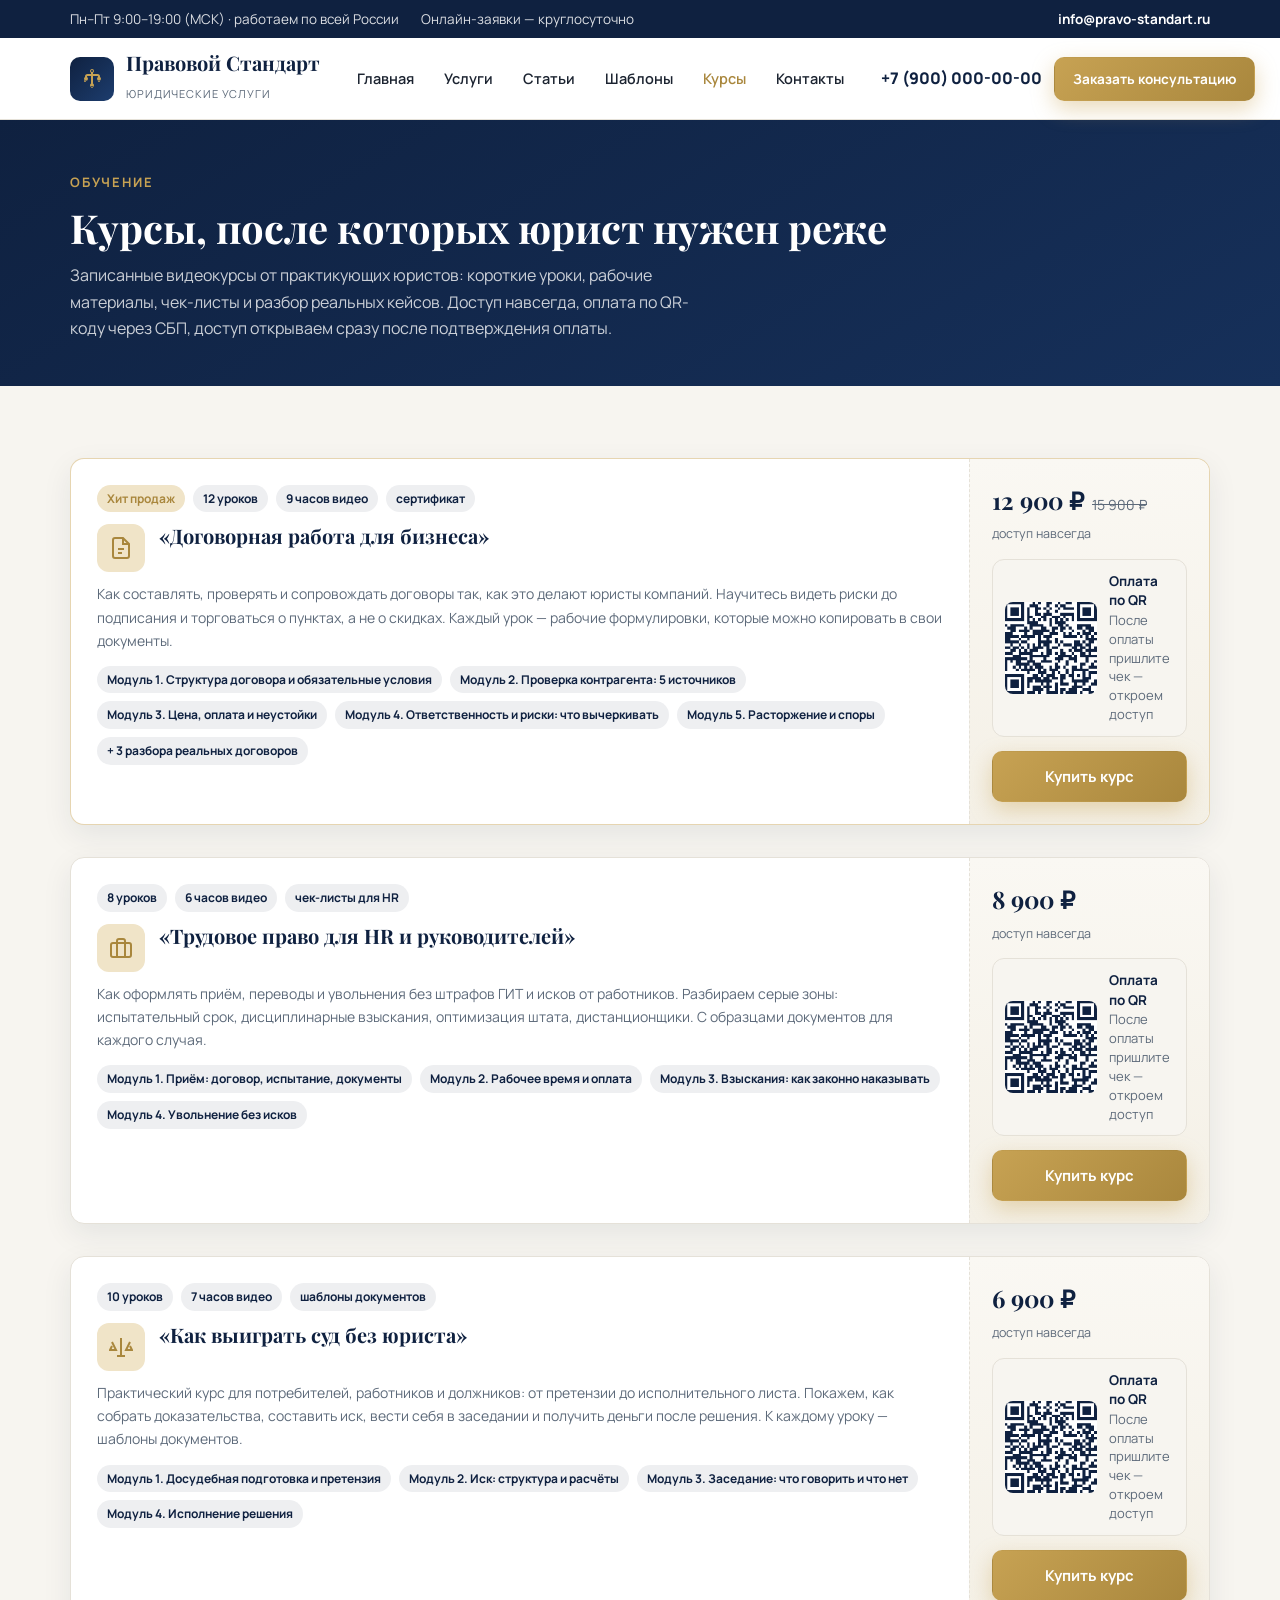
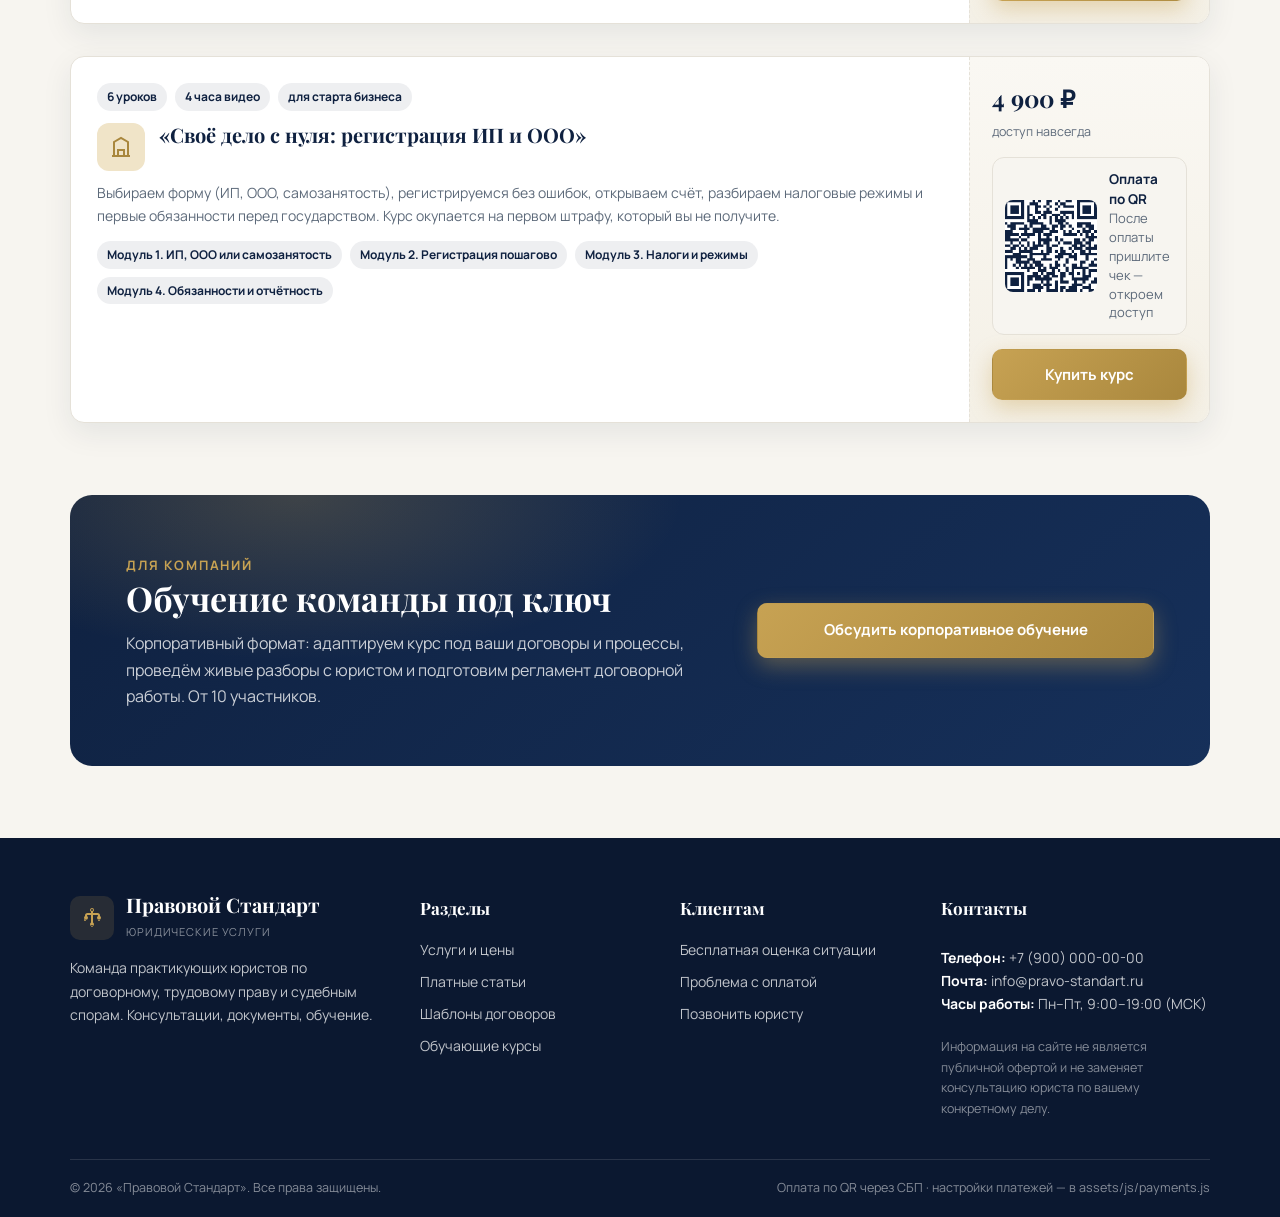
==== kursy.html @ 8dfcd2aa "Создан сайт" ====
<!DOCTYPE html>
<html lang="ru">
<head>
  <meta charset="UTF-8">
  <meta name="viewport" content="width=device-width, initial-scale=1.0">
  <title>Обучающие курсы по праву — Правовой Стандарт</title>
  <meta name="description" content="Видеокурсы для бизнеса и частных лиц: договорная работа, трудовое право, самостоятельная защита в суде. Доступ навсегда, оплата по QR-коду.">
  <link rel="icon" href="data:image/svg+xml,%3Csvg xmlns='http://www.w3.org/2000/svg' viewBox='0 0 100 100'%3E%3Crect width='100' height='100' rx='22' fill='%230f2140'/%3E%3Ctext x='50' y='66' font-family='Georgia' font-size='42' font-weight='bold' text-anchor='middle' fill='%23c7a253'%3EПС%3C/text%3E%3C/svg%3E">
  <link rel="preconnect" href="https://fonts.googleapis.com">
  <link rel="preconnect" href="https://fonts.gstatic.com" crossorigin>
  <link href="https://fonts.googleapis.com/css2?family=Manrope:wght@400;600;700;800&family=Playfair+Display:wght@600;700&display=swap" rel="stylesheet">
  <link rel="stylesheet" href="assets/css/style.css">
</head>
<body>

  <div class="topbar">
    <div class="container">
      <div class="topbar__left">
        <span class="hide-m">Пн–Пт 9:00–19:00 (МСК) · работаем по всей России</span>
        <span class="hide-m">Онлайн-заявки — круглосуточно</span>
      </div>
      <div><a href="mailto:info@pravo-standart.ru">info@pravo-standart.ru</a></div>
    </div>
  </div>

  <header class="header">
    <div class="container">
      <a class="logo" href="index.html">
        <span class="logo__badge">
          <svg width="24" height="24" viewBox="0 0 24 24" fill="currentColor"><path d="M12 2a2 2 0 0 1 2 2c0 .74-.4 1.38-1 1.72V7h4.5A2.5 2.5 0 0 1 20 9.5v.58c.59.34 1 .98 1 1.72a2 2 0 0 1-4 0c0-.74.41-1.38 1-1.72V9.5a.5.5 0 0 0-.5-.5H13v7.58c.59.34 1 .98 1 1.72a2 2 0 0 1-4 0c0-.74.41-1.38 1-1.72V9H7.5a.5.5 0 0 0-.5.5v.58c.59.34 1 .98 1 1.72a2 2 0 0 1-4 0c0-.74.41-1.38 1-1.72V9.5A2.5 2.5 0 0 1 7.5 7H11V5.72A2 2 0 0 1 12 2zM5 13a1 1 0 1 0 0 2 1 1 0 0 0 0-2zm14 0a1 1 0 1 0 0 2 1 1 0 0 0 0-2zm-7 6a1 1 0 1 0 0 2 1 1 0 0 0 0-2zm0-16a1 1 0 1 0 0 2 1 1 0 0 0 0-2z"/></svg>
        </span>
        <span>
          <span class="logo__name">Правовой Стандарт</span><br>
          <span class="logo__tag">юридические услуги</span>
        </span>
      </a>
      <nav class="nav">
        <a data-page="index" href="index.html">Главная</a>
        <a data-page="uslugi" href="uslugi.html">Услуги</a>
        <a data-page="stati" href="stati.html">Статьи</a>
        <a data-page="shablony" href="shablony.html">Шаблоны</a>
        <a data-page="kursy" href="kursy.html">Курсы</a>
        <a href="index.html#contacts">Контакты</a>
      </nav>
      <div class="header__cta">
        <a class="header__phone" href="tel:+79000000000">+7 (900) 000-00-00</a>
        <a class="btn btn--gold btn--sm" href="index.html#zayavka">Заказать консультацию</a>
        <button class="burger" aria-label="Открыть меню"><span></span><span></span><span></span></button>
      </div>
    </div>
  </header>

  <section class="page-header">
    <div class="container">
      <span class="kicker">Обучение</span>
      <h1>Курсы, после которых юрист нужен реже</h1>
      <p>Записанные видеокурсы от практикующих юристов: короткие уроки, рабочие материалы, чек-листы и разбор реальных кейсов. Доступ навсегда, оплата по QR-коду через СБП, доступ открываем сразу после подтверждения оплаты.</p>
    </div>
  </section>

  <section class="section">
    <div class="container" style="display:grid;gap:32px">

      <!-- Курс 1 -->
      <article class="card service-card" style="border:1px solid rgba(199,162,83,.45)">
        <div class="service-card__body">
          <div class="card__meta" style="margin-bottom:12px">
            <span class="chip chip--gold">Хит продаж</span>
            <span class="chip">12 уроков</span>
            <span class="chip">9 часов видео</span>
            <span class="chip">сертификат</span>
          </div>
          <div class="service-head">
            <div class="card__icon"><svg width="24" height="24" viewBox="0 0 24 24" fill="none" stroke="currentColor" stroke-width="2"><path d="M14 2H6a2 2 0 0 0-2 2v16a2 2 0 0 0 2 2h12a2 2 0 0 0 2-2V8z"/><path d="M14 2v6h6M9 13h6M9 17h4"/></svg></div>
            <h3 class="card__title">«Договорная работа для бизнеса»</h3>
          </div>
          <p class="card__text">Как составлять, проверять и сопровождать договоры так, как это делают юристы компаний. Научитесь видеть риски до подписания и торговаться о пунктах, а не о скидках. Каждый урок — рабочие формулировки, которые можно копировать в свои документы.</p>
          <div class="card__meta" style="margin-top:14px">
            <span class="chip">Модуль 1. Структура договора и обязательные условия</span>
            <span class="chip">Модуль 2. Проверка контрагента: 5 источников</span>
            <span class="chip">Модуль 3. Цена, оплата и неустойки</span>
            <span class="chip">Модуль 4. Ответственность и риски: что вычеркивать</span>
            <span class="chip">Модуль 5. Расторжение и споры</span>
            <span class="chip">+ 3 разбора реальных договоров</span>
          </div>
        </div>
        <aside class="service-card__aside">
          <div class="pay-box__price"><b>12 900 ₽</b><s>15 900 ₽</s><span class="pay-box__unit">доступ навсегда</span></div>
          <div class="qr-inline" role="button" tabindex="0">
            <div data-qr="k-dogovory"></div>
            <div class="qr-inline__text"><b>Оплата по QR</b>После оплаты пришлите чек — откроем доступ</div>
          </div>
          <button class="btn btn--gold btn--block" data-buy="k-dogovory" style="margin-top:14px">Купить курс</button>
        </aside>
      </article>

      <!-- Курс 2 -->
      <article class="card service-card">
        <div class="service-card__body">
          <div class="card__meta" style="margin-bottom:12px">
            <span class="chip">8 уроков</span>
            <span class="chip">6 часов видео</span>
            <span class="chip">чек-листы для HR</span>
          </div>
          <div class="service-head">
            <div class="card__icon"><svg width="24" height="24" viewBox="0 0 24 24" fill="none" stroke="currentColor" stroke-width="2"><rect x="2" y="7" width="20" height="14" rx="2"/><path d="M16 21V5a2 2 0 0 0-2-2h-4a2 2 0 0 0-2 2v16"/></svg></div>
            <h3 class="card__title">«Трудовое право для HR и руководителей»</h3>
          </div>
          <p class="card__text">Как оформлять приём, переводы и увольнения без штрафов ГИТ и исков от работников. Разбираем серые зоны: испытательный срок, дисциплинарные взыскания, оптимизация штата, дистанционщики. С образцами документов для каждого случая.</p>
          <div class="card__meta" style="margin-top:14px">
            <span class="chip">Модуль 1. Приём: договор, испытание, документы</span>
            <span class="chip">Модуль 2. Рабочее время и оплата</span>
            <span class="chip">Модуль 3. Взыскания: как законно наказывать</span>
            <span class="chip">Модуль 4. Увольнение без исков</span>
          </div>
        </div>
        <aside class="service-card__aside">
          <div class="pay-box__price"><b>8 900 ₽</b><span class="pay-box__unit">доступ навсегда</span></div>
          <div class="qr-inline" role="button" tabindex="0">
            <div data-qr="k-trud"></div>
            <div class="qr-inline__text"><b>Оплата по QR</b>После оплаты пришлите чек — откроем доступ</div>
          </div>
          <button class="btn btn--gold btn--block" data-buy="k-trud" style="margin-top:14px">Купить курс</button>
        </aside>
      </article>

      <!-- Курс 3 -->
      <article class="card service-card">
        <div class="service-card__body">
          <div class="card__meta" style="margin-bottom:12px">
            <span class="chip">10 уроков</span>
            <span class="chip">7 часов видео</span>
            <span class="chip">шаблоны документов</span>
          </div>
          <div class="service-head">
            <div class="card__icon"><svg width="24" height="24" viewBox="0 0 24 24" fill="none" stroke="currentColor" stroke-width="2"><path d="M12 3v18M3 7l4 8H1l2-4M21 7l-4 8h6l-2-4"/><path d="M8 21h8"/></svg></div>
            <h3 class="card__title">«Как выиграть суд без юриста»</h3>
          </div>
          <p class="card__text">Практический курс для потребителей, работников и должников: от претензии до исполнительного листа. Покажем, как собрать доказательства, составить иск, вести себя в заседании и получить деньги после решения. К каждому уроку — шаблоны документов.</p>
          <div class="card__meta" style="margin-top:14px">
            <span class="chip">Модуль 1. Досудебная подготовка и претензия</span>
            <span class="chip">Модуль 2. Иск: структура и расчёты</span>
            <span class="chip">Модуль 3. Заседание: что говорить и что нет</span>
            <span class="chip">Модуль 4. Исполнение решения</span>
          </div>
        </div>
        <aside class="service-card__aside">
          <div class="pay-box__price"><b>6 900 ₽</b><span class="pay-box__unit">доступ навсегда</span></div>
          <div class="qr-inline" role="button" tabindex="0">
            <div data-qr="k-sud"></div>
            <div class="qr-inline__text"><b>Оплата по QR</b>После оплаты пришлите чек — откроем доступ</div>
          </div>
          <button class="btn btn--gold btn--block" data-buy="k-sud" style="margin-top:14px">Купить курс</button>
        </aside>
      </article>

      <!-- Курс 4 -->
      <article class="card service-card">
        <div class="service-card__body">
          <div class="card__meta" style="margin-bottom:12px">
            <span class="chip">6 уроков</span>
            <span class="chip">4 часа видео</span>
            <span class="chip">для старта бизнеса</span>
          </div>
          <div class="service-head">
            <div class="card__icon"><svg width="24" height="24" viewBox="0 0 24 24" fill="none" stroke="currentColor" stroke-width="2"><path d="M3 21h18M5 21V7l7-4 7 4v14"/><path d="M9 21v-6h6v6"/></svg></div>
            <h3 class="card__title">«Своё дело с нуля: регистрация ИП и ООО»</h3>
          </div>
          <p class="card__text">Выбираем форму (ИП, ООО, самозанятость), регистрируемся без ошибок, открываем счёт, разбираем налоговые режимы и первые обязанности перед государством. Курс окупается на первом штрафу, который вы не получите.</p>
          <div class="card__meta" style="margin-top:14px">
            <span class="chip">Модуль 1. ИП, ООО или самозанятость</span>
            <span class="chip">Модуль 2. Регистрация пошагово</span>
            <span class="chip">Модуль 3. Налоги и режимы</span>
            <span class="chip">Модуль 4. Обязанности и отчётность</span>
          </div>
        </div>
        <aside class="service-card__aside">
          <div class="pay-box__price"><b>4 900 ₽</b><span class="pay-box__unit">доступ навсегда</span></div>
          <div class="qr-inline" role="button" tabindex="0">
            <div data-qr="k-start"></div>
            <div class="qr-inline__text"><b>Оплата по QR</b>После оплаты пришлите чек — откроем доступ</div>
          </div>
          <button class="btn btn--gold btn--block" data-buy="k-start" style="margin-top:14px">Купить курс</button>
        </aside>
      </article>

    </div>
  </section>

  <section class="section" style="padding-top:0">
    <div class="container">
      <div class="cta-band">
        <div>
          <span class="kicker" style="color:var(--gold);font-size:13px;font-weight:700;letter-spacing:.14em;text-transform:uppercase">Для компаний</span>
          <h2>Обучение команды под ключ</h2>
          <p>Корпоративный формат: адаптируем курс под ваши договоры и процессы, проведём живые разборы с юристом и подготовим регламент договорной работы. От 10 участников.</p>
        </div>
        <a class="btn btn--gold btn--block" href="index.html#zayavka">Обсудить корпоративное обучение</a>
      </div>
    </div>
  </section>

  <footer class="footer">
    <div class="container">
      <div class="footer__grid">
        <div class="footer__about">
          <a class="logo" href="index.html" style="align-items:center">
            <span class="logo__badge" style="background:rgba(199,162,83,.15)">
              <svg width="24" height="24" viewBox="0 0 24 24" fill="currentColor"><path d="M12 2a2 2 0 0 1 2 2c0 .74-.4 1.38-1 1.72V7h4.5A2.5 2.5 0 0 1 20 9.5v.58c.59.34 1 .98 1 1.72a2 2 0 0 1-4 0c0-.74.41-1.38 1-1.72V9.5a.5.5 0 0 0-.5-.5H13v7.58c.59.34 1 .98 1 1.72a2 2 0 0 1-4 0c0-.74.41-1.38 1-1.72V9H7.5a.5.5 0 0 0-.5.5v.58c.59.34 1 .98 1 1.72a2 2 0 0 1-4 0c0-.74.41-1.38 1-1.72V9.5A2.5 2.5 0 0 1 7.5 7H11V5.72A2 2 0 0 1 12 2zM5 13a1 1 0 1 0 0 2 1 1 0 0 0 0-2zm14 0a1 1 0 1 0 0 2 1 1 0 0 0 0-2zm-7 6a1 1 0 1 0 0 2 1 1 0 0 0 0-2zm0-16a1 1 0 1 0 0 2 1 1 0 0 0 0-2z"/></svg>
            </span>
            <span><span class="logo__name" style="color:#fff">Правовой Стандарт</span><br><span class="logo__tag" style="color:rgba(255,255,255,.5)">юридические услуги</span></span>
          </a>
          <p>Команда практикующих юристов по договорному, трудовому праву и судебным спорам. Консультации, документы, обучение.</p>
        </div>
        <div>
          <h4>Разделы</h4>
          <ul>
            <li><a href="uslugi.html">Услуги и цены</a></li>
            <li><a href="stati.html">Платные статьи</a></li>
            <li><a href="shablony.html">Шаблоны договоров</a></li>
            <li><a href="kursy.html">Обучающие курсы</a></li>
          </ul>
        </div>
        <div>
          <h4>Клиентам</h4>
          <ul>
            <li><a href="index.html#zayavka">Бесплатная оценка ситуации</a></li>
            <li><a href="mailto:info@pravo-standart.ru">Проблема с оплатой</a></li>
            <li><a href="tel:+79000000000">Позвонить юристу</a></li>
          </ul>
        </div>
        <div class="footer__contacts">
          <h4>Контакты</h4>
          <div>
            <b>Телефон:</b> <a href="tel:+79000000000">+7 (900) 000-00-00</a><br>
            <b>Почта:</b> <a href="mailto:info@pravo-standart.ru">info@pravo-standart.ru</a><br>
            <b>Часы работы:</b> Пн–Пт, 9:00–19:00 (МСК)
          </div>
          <p style="margin-top:14px;font-size:12.5px;color:rgba(255,255,255,.5)">Информация на сайте не является публичной офертой и не заменяет консультацию юриста по вашему конкретному делу.</p>
        </div>
      </div>
      <div class="footer__bottom">
        <div class="container" style="padding:0">
          <span>© <span class="js-year">2026</span> «Правовой Стандарт». Все права защищены.</span>
          <span>Оплата по QR через СБП · настройки платежей — в assets/js/payments.js</span>
        </div>
      </div>
    </div>
  </footer>

  <script src="assets/js/vendor/qrcode.min.js"></script>
  <script src="assets/js/payments.js"></script>
  <script src="assets/js/main.js"></script>
</body>
</html>
---- assets/css/style.css ----
/* ============================================================
   Правовой Стандарт — основная таблица стилей
   ============================================================ */

:root {
  --navy: #0f2140;
  --navy-2: #16305a;
  --navy-3: #1d3d6e;
  --gold: #c7a253;
  --gold-dark: #a9873d;
  --gold-light: #f0e4c8;
  --bg: #f7f5f0;
  --card: #ffffff;
  --ink: #1b2330;
  --muted: #5d6a7a;
  --line: #e5e1d8;
  --ok: #1e7d4f;
  --shadow: 0 10px 30px rgba(15, 33, 64, 0.08);
  --shadow-lg: 0 22px 60px rgba(15, 33, 64, 0.16);
  --radius: 14px;
  --font-title: 'Playfair Display', 'Georgia', serif;
  --font-body: 'Manrope', 'Segoe UI', system-ui, -apple-system, sans-serif;
}

* { margin: 0; padding: 0; box-sizing: border-box; }

html { scroll-behavior: smooth; }

body {
  font-family: var(--font-body);
  color: var(--ink);
  background: var(--bg);
  line-height: 1.65;
  font-size: 16px;
}

img { max-width: 100%; display: block; }
a { color: inherit; text-decoration: none; }
ul, ol { list-style-position: inside; }

.container { max-width: 1180px; margin: 0 auto; padding: 0 20px; }

/* ---------- Типографика ---------- */
h1, h2, h3, .title-serif {
  font-family: var(--font-title);
  font-weight: 700;
  line-height: 1.2;
  color: var(--navy);
}

.section { padding: 72px 0; }
.section--tight { padding: 48px 0; }

.section-head { max-width: 720px; margin: 0 auto 44px; text-align: center; }
.section-head .kicker {
  display: inline-block;
  font-size: 13px;
  font-weight: 700;
  letter-spacing: 0.16em;
  text-transform: uppercase;
  color: var(--gold-dark);
  margin-bottom: 14px;
}
.section-head h2 { font-size: clamp(26px, 4vw, 38px); margin-bottom: 14px; }
.section-head p { color: var(--muted); }

/* ---------- Кнопки ---------- */
.btn {
  display: inline-flex;
  align-items: center;
  justify-content: center;
  gap: 10px;
  padding: 14px 28px;
  border-radius: 10px;
  font-family: var(--font-body);
  font-size: 15px;
  font-weight: 700;
  cursor: pointer;
  border: 1px solid transparent;
  transition: transform 0.15s ease, box-shadow 0.15s ease, background 0.15s ease;
  white-space: nowrap;
}
.btn:active { transform: translateY(1px); }

.btn--gold {
  background: linear-gradient(135deg, var(--gold) 0%, var(--gold-dark) 100%);
  color: #fff;
  box-shadow: 0 8px 22px rgba(199, 162, 83, 0.4);
}
.btn--gold:hover { box-shadow: 0 12px 30px rgba(199, 162, 83, 0.55); }

.btn--navy { background: var(--navy); color: #fff; }
.btn--navy:hover { background: var(--navy-2); }

.btn--ghost {
  background: transparent;
  color: var(--navy);
  border-color: rgba(15, 33, 64, 0.35);
}
.btn--ghost:hover { border-color: var(--navy); background: rgba(15, 33, 64, 0.04); }

.btn--ghost-light {
  background: rgba(255, 255, 255, 0.08);
  color: #fff;
  border-color: rgba(255, 255, 255, 0.4);
}
.btn--ghost-light:hover { background: rgba(255, 255, 255, 0.16); }

.btn--sm { padding: 10px 18px; font-size: 13.5px; }
.btn--block { width: 100%; }

/* ---------- Шапка ---------- */
.topbar {
  background: var(--navy);
  color: rgba(255, 255, 255, 0.85);
  font-size: 13.5px;
  padding: 8px 0;
}
.topbar .container {
  display: flex;
  justify-content: space-between;
  align-items: center;
  gap: 16px;
}
.topbar a { font-weight: 700; color: #fff; }
.topbar__left { display: flex; gap: 22px; align-items: center; }

.header {
  background: var(--card);
  position: sticky;
  top: 0;
  z-index: 100;
  border-bottom: 1px solid var(--line);
  transition: box-shadow 0.2s ease;
}
.header--scrolled { box-shadow: var(--shadow); }

.header .container {
  display: flex;
  align-items: center;
  justify-content: space-between;
  gap: 24px;
  padding-top: 14px;
  padding-bottom: 14px;
}

.logo { display: flex; align-items: center; gap: 12px; }
.logo__badge {
  width: 44px;
  height: 44px;
  border-radius: 10px;
  background: linear-gradient(135deg, var(--navy) 0%, var(--navy-3) 100%);
  display: flex;
  align-items: center;
  justify-content: center;
  color: var(--gold);
  flex-shrink: 0;
}
.logo__name {
  font-family: var(--font-title);
  font-weight: 700;
  font-size: 20px;
  color: var(--navy);
  line-height: 1.1;
  white-space: nowrap;
}
.logo__tag { font-size: 11px; color: var(--muted); letter-spacing: 0.08em; text-transform: uppercase; white-space: nowrap; }

.nav { display: flex; gap: 4px; align-items: center; }
.nav a {
  padding: 9px 13px;
  border-radius: 8px;
  font-size: 14.5px;
  font-weight: 600;
  color: var(--ink);
  transition: background 0.15s ease, color 0.15s ease;
}
.nav a:hover { background: rgba(15, 33, 64, 0.06); color: var(--navy); }
.nav a.is-active { color: var(--gold-dark); }

.header__cta { display: flex; align-items: center; gap: 12px; }
.header__phone { font-weight: 800; font-size: 16px; color: var(--navy); white-space: nowrap; }

.burger {
  display: none;
  flex-direction: column;
  gap: 5px;
  background: none;
  border: none;
  cursor: pointer;
  padding: 8px;
}
.burger span {
  width: 24px;
  height: 2.5px;
  background: var(--navy);
  border-radius: 2px;
  transition: transform 0.2s ease, opacity 0.2s ease;
}
.burger.is-open span:nth-child(1) { transform: translateY(7.5px) rotate(45deg); }
.burger.is-open span:nth-child(2) { opacity: 0; }
.burger.is-open span:nth-child(3) { transform: translateY(-7.5px) rotate(-45deg); }

/* ---------- Hero ---------- */
.hero {
  background:
    radial-gradient(1000px 500px at 85% -10%, rgba(199, 162, 83, 0.22), transparent 60%),
    linear-gradient(150deg, var(--navy) 0%, var(--navy-2) 55%, #0b1830 100%);
  color: #fff;
  padding: 92px 0 100px;
  position: relative;
  overflow: hidden;
}
.hero::after {
  content: '';
  position: absolute;
  right: -80px;
  bottom: -80px;
  width: 420px;
  height: 420px;
  opacity: 0.12;
  background: no-repeat center/contain url("data:image/svg+xml,%3Csvg xmlns='http://www.w3.org/2000/svg' viewBox='0 0 24 24' fill='%23c7a253'%3E%3Cpath d='M12 2a2 2 0 0 1 2 2c0 .74-.4 1.38-1 1.72V7h4.5A2.5 2.5 0 0 1 20 9.5v.58c.59.34 1 .98 1 1.72a2 2 0 0 1-4 0c0-.74.41-1.38 1-1.72V9.5a.5.5 0 0 0-.5-.5H13v7.58c.59.34 1 .98 1 1.72a2 2 0 0 1-4 0c0-.74.41-1.38 1-1.72V9H7.5a.5.5 0 0 0-.5.5v.58c.59.34 1 .98 1 1.72a2 2 0 0 1-4 0c0-.74.41-1.38 1-1.72V9.5A2.5 2.5 0 0 1 7.5 7H11V5.72A2 2 0 0 1 12 2zM5 13a1 1 0 1 0 0 2 1 1 0 0 0 0-2zm14 0a1 1 0 1 0 0 2 1 1 0 0 0 0-2zm-7 6a1 1 0 1 0 0 2 1 1 0 0 0 0-2zm0-16a1 1 0 1 0 0 2 1 1 0 0 0 0-2z'/%3E%3C/svg%3E");
}
.hero .container { position: relative; z-index: 1; display: grid; grid-template-columns: 1.15fr 0.85fr; gap: 56px; align-items: center; }

.hero__badge {
  display: inline-flex;
  align-items: center;
  gap: 8px;
  padding: 8px 16px;
  border-radius: 100px;
  background: rgba(199, 162, 83, 0.15);
  border: 1px solid rgba(199, 162, 83, 0.45);
  color: var(--gold);
  font-size: 13px;
  font-weight: 700;
  letter-spacing: 0.04em;
  margin-bottom: 22px;
}
.hero h1 {
  color: #fff;
  font-size: clamp(32px, 4.6vw, 52px);
  margin-bottom: 20px;
}
.hero h1 em { color: var(--gold); font-style: normal; }
.hero__lead { color: rgba(255, 255, 255, 0.82); font-size: 18px; max-width: 520px; margin-bottom: 32px; }
.hero__actions { display: flex; gap: 14px; flex-wrap: wrap; }

.hero__stats {
  display: grid;
  grid-template-columns: repeat(3, 1fr);
  gap: 12px;
  margin-top: 46px;
  max-width: 560px;
}
.hero__stat {
  background: rgba(255, 255, 255, 0.06);
  border: 1px solid rgba(255, 255, 255, 0.14);
  border-radius: 12px;
  padding: 16px 14px;
  text-align: center;
}
.hero__stat b { display: block; font-size: 24px; font-family: var(--font-title); color: var(--gold); }
.hero__stat span { font-size: 12.5px; color: rgba(255, 255, 255, 0.7); }

.hero__card {
  background: var(--card);
  color: var(--ink);
  border-radius: 18px;
  padding: 30px;
  box-shadow: var(--shadow-lg);
}
.hero__card h3 { font-size: 21px; margin-bottom: 6px; }
.hero__card > p { color: var(--muted); font-size: 14px; margin-bottom: 18px; }

.hero-form__row { display: grid; gap: 12px; }
.hero-form input, .hero-form textarea {
  width: 100%;
  padding: 13px 15px;
  border: 1.5px solid #c9c2b1;
  border-radius: 10px;
  font-family: var(--font-body);
  font-size: 14.5px;
  background: #ffffff;
  color: var(--ink);
  box-shadow: inset 0 1px 3px rgba(15, 33, 64, 0.06);
}
.hero-form input:focus, .hero-form textarea:focus { outline: 2px solid rgba(199, 162, 83, 0.5); border-color: var(--gold); }
.form-note { font-size: 12px; color: var(--muted); margin-top: 10px; line-height: 1.5; }

/* ---------- Сетки и карточки ---------- */
.grid { display: grid; gap: 24px; }
.grid--3 { grid-template-columns: repeat(3, 1fr); }
.grid--4 { grid-template-columns: repeat(4, 1fr); }
.grid--2 { grid-template-columns: repeat(2, 1fr); }

.card {
  background: var(--card);
  border: 1px solid var(--line);
  border-radius: var(--radius);
  box-shadow: var(--shadow);
  display: flex;
  flex-direction: column;
  overflow: hidden;
  transition: transform 0.18s ease, box-shadow 0.18s ease;
}
.card:hover { transform: translateY(-4px); box-shadow: var(--shadow-lg); }

.card__body { padding: 22px 22px 18px; flex: 1; display: flex; flex-direction: column; gap: 10px; }
.card__icon {
  width: 48px;
  height: 48px;
  border-radius: 12px;
  background: var(--gold-light);
  color: var(--gold-dark);
  display: flex;
  align-items: center;
  justify-content: center;
  flex-shrink: 0;
}
.card__title { font-size: 18px; font-family: var(--font-title); }
.card__text { color: var(--muted); font-size: 14px; flex: 1; }
.card__meta { display: flex; gap: 8px; flex-wrap: wrap; }
.chip {
  font-size: 12px;
  font-weight: 700;
  padding: 4px 10px;
  border-radius: 100px;
  background: rgba(15, 33, 64, 0.07);
  color: var(--navy);
}
.chip--gold { background: var(--gold-light); color: var(--gold-dark); }
.chip--ok { background: rgba(30, 125, 79, 0.1); color: var(--ok); }

/* ---------- Блок цены + QR внутри карточки ---------- */
.pay-box {
  border-top: 1px dashed var(--line);
  margin: 0 22px;
  padding: 16px 0 20px;
}
.pay-box__row { display: flex; align-items: center; justify-content: space-between; gap: 14px; }
.pay-box__price { display: flex; align-items: baseline; gap: 8px; flex-wrap: wrap; }
.pay-box__price b { font-size: 24px; font-family: var(--font-title); color: var(--navy); }
.pay-box__price s { color: var(--muted); font-size: 14px; }
.pay-box__unit { font-size: 12.5px; color: var(--muted); width: 100%; margin-top: -4px; }

.qr-inline {
  display: flex;
  align-items: center;
  gap: 12px;
  margin-top: 14px;
  background: var(--bg);
  border: 1px solid var(--line);
  border-radius: 12px;
  padding: 12px;
  cursor: pointer;
  transition: border-color 0.15s ease;
}
.qr-inline:hover { border-color: var(--gold); }
.qr-inline [data-qr] {
  width: 92px;
  height: 92px;
  background: #fff;
  border-radius: 8px;
  overflow: hidden;
  flex-shrink: 0;
  display: flex;
  align-items: center;
  justify-content: center;
}
.qr-inline [data-qr] img, .qr-inline [data-qr] canvas { width: 100% !important; height: 100% !important; }
.qr-inline__text { font-size: 13px; color: var(--muted); line-height: 1.45; }
.qr-inline__text b { color: var(--navy); display: block; font-size: 13.5px; }

/* ---------- Услуги (широкие карточки) ---------- */
.service-card { flex-direction: row; }
.service-card__body { padding: 26px; flex: 1; }
.service-card__aside {
  width: 240px;
  border-left: 1px dashed var(--line);
  padding: 22px;
  display: flex;
  flex-direction: column;
  justify-content: center;
  background: linear-gradient(180deg, #faf8f3 0%, #f4f0e6 100%);
}
.service-head { display: flex; align-items: flex-start; gap: 14px; margin-bottom: 10px; }
.service-head .card__title { font-size: 20px; }

/* ---------- Статьи ---------- */
.article-card__cover {
  height: 130px;
  background: linear-gradient(135deg, var(--navy) 0%, var(--navy-3) 100%);
  display: flex;
  align-items: center;
  justify-content: center;
  color: var(--gold);
}
.article-card__cover svg { width: 42px; height: 42px; }

/* ---------- Страница статьи ---------- */
.article-wrap { max-width: 800px; margin: 0 auto; }
.article-hero { background: linear-gradient(150deg, var(--navy) 0%, var(--navy-2) 100%); color: #fff; padding: 56px 0 44px; }
.article-hero .kicker { color: var(--gold); font-size: 13px; font-weight: 700; letter-spacing: 0.14em; text-transform: uppercase; }
.article-hero h1 { color: #fff; font-size: clamp(26px, 3.6vw, 38px); margin: 12px 0; max-width: 720px; }
.article-hero p { color: rgba(255, 255, 255, 0.78); max-width: 640px; }
.article-meta { display: flex; gap: 10px; margin-top: 18px; flex-wrap: wrap; }
.article-meta .chip { background: rgba(255, 255, 255, 0.12); color: #fff; }

.article-body { background: var(--card); border: 1px solid var(--line); border-radius: var(--radius); box-shadow: var(--shadow); padding: clamp(24px, 4vw, 48px); margin-top: -22px; position: relative; }
.article-body h2 { font-size: 24px; margin: 30px 0 12px; }
.article-body h2:first-child { margin-top: 0; }
.article-body h3 { font-size: 19px; margin: 22px 0 10px; }
.article-body p { margin-bottom: 14px; color: #2a3546; }
.article-body ul, .article-body ol { margin: 0 0 16px 18px; display: grid; gap: 6px; color: #2a3546; }
.article-body blockquote {
  border-left: 3px solid var(--gold);
  background: var(--bg);
  padding: 14px 18px;
  border-radius: 0 10px 10px 0;
  margin: 18px 0;
  font-style: italic;
  color: var(--navy-2);
}

/* ---------- Пейволл ---------- */
.paywall { position: relative; }
.paywall__content {
  filter: blur(7px);
  user-select: none;
  pointer-events: none;
  max-height: 420px;
  overflow: hidden;
}
.paywall__overlay {
  position: absolute;
  inset: 0;
  display: flex;
  align-items: flex-end;
  justify-content: center;
  padding: 18px;
  background: linear-gradient(180deg, rgba(255,255,255,0) 0%, rgba(255,255,255,0.75) 40%, #fff 88%);
}
.paywall__panel {
  width: 100%;
  max-width: 520px;
  background: var(--card);
  border: 1px solid var(--line);
  border-radius: 16px;
  box-shadow: var(--shadow-lg);
  padding: 24px;
  text-align: center;
}
.paywall__panel .card__icon { margin: 0 auto 12px; width: 56px; height: 56px; }
.paywall__panel h3 { font-size: 20px; margin-bottom: 8px; }
.paywall__panel p { color: var(--muted); font-size: 14px; margin-bottom: 16px; }
.paywall__panel .btn { margin-top: 6px; }
.paywall__or { display: flex; align-items: center; gap: 12px; color: var(--muted); font-size: 12.5px; margin: 14px 0; }
.paywall__or::before, .paywall__or::after { content: ''; height: 1px; background: var(--line); flex: 1; }

.code-form { display: flex; gap: 8px; }
.code-form input {
  flex: 1;
  min-width: 0;
  padding: 12px 14px;
  border: 1px solid var(--line);
  border-radius: 10px;
  font-family: var(--font-body);
  font-size: 14px;
  background: var(--bg);
}
.code-form .btn { flex-shrink: 0; }
.code-form input:focus { outline: 2px solid rgba(199, 162, 83, 0.5); border-color: var(--gold); }
.code-form__error { color: #b3392f; font-size: 13px; margin-top: 8px; display: none; }
.code-form__error.is-visible { display: block; }
.paywall--unlocked .paywall__overlay { display: none; }
.paywall--unlocked .paywall__content { filter: none; user-select: auto; pointer-events: auto; max-height: none; overflow: visible; }
.unlock-note {
  display: flex;
  align-items: center;
  gap: 10px;
  background: rgba(30, 125, 79, 0.08);
  border: 1px solid rgba(30, 125, 79, 0.25);
  color: var(--ok);
  font-size: 14px;
  font-weight: 600;
  border-radius: 12px;
  padding: 12px 16px;
  margin-bottom: 22px;
}

/* ---------- Похожие материалы ---------- */
.related { margin-top: 44px; display: grid; gap: 10px; }
.related h3 { font-size: 20px; margin-bottom: 6px; }
.related__list { display: grid; gap: 10px; }
.related .btn { white-space: normal; text-align: left; justify-content: flex-start; }

/* ---------- Модальное окно оплаты ---------- */
.modal {
  position: fixed;
  inset: 0;
  background: rgba(11, 24, 48, 0.6);
  backdrop-filter: blur(4px);
  display: none;
  align-items: center;
  justify-content: center;
  z-index: 200;
  padding: 20px;
}
.modal.is-open { display: flex; }
.modal__card {
  background: var(--card);
  border-radius: 18px;
  width: 100%;
  max-width: 860px;
  max-height: 92vh;
  overflow: auto;
  box-shadow: var(--shadow-lg);
  display: grid;
  grid-template-columns: 1fr 1fr;
  position: relative;
}
.modal__close {
  position: absolute;
  top: 14px;
  right: 14px;
  width: 38px;
  height: 38px;
  border-radius: 50%;
  border: none;
  background: rgba(15, 33, 64, 0.07);
  color: var(--navy);
  font-size: 20px;
  cursor: pointer;
  z-index: 2;
  transition: background 0.15s ease;
}
.modal__close:hover { background: rgba(15, 33, 64, 0.14); }

.modal__qr-side {
  background: linear-gradient(160deg, var(--navy) 0%, var(--navy-2) 100%);
  color: #fff;
  padding: 36px 30px;
  display: flex;
  flex-direction: column;
  align-items: center;
  justify-content: center;
  gap: 14px;
  text-align: center;
  border-radius: 18px 0 0 18px;
}
.modal__qr-frame {
  background: #fff;
  padding: 14px;
  border-radius: 16px;
  width: 230px;
  height: 230px;
  display: flex;
  align-items: center;
  justify-content: center;
}
.modal__qr-frame [data-qr-big] { width: 202px; height: 202px; overflow: hidden; }
.modal__qr-frame img, .modal__qr-frame canvas { width: 100% !important; height: 100% !important; }
.modal__qr-side h3 { color: #fff; font-size: 19px; }
.modal__qr-side .price-big { font-family: var(--font-title); font-size: 34px; color: var(--gold); }
.modal__qr-side .price-big s { font-size: 18px; color: rgba(255,255,255,0.5); margin-left: 8px; }

.modal__info { padding: 36px 32px; }
.modal__info h3 { font-size: 22px; margin-bottom: 6px; }
.modal__info > p { color: var(--muted); font-size: 14px; margin-bottom: 20px; }
.pay-steps { display: grid; gap: 14px; margin-bottom: 22px; }
.pay-step { display: flex; gap: 12px; align-items: flex-start; }
.pay-step__num {
  width: 26px;
  height: 26px;
  border-radius: 50%;
  background: var(--gold-light);
  color: var(--gold-dark);
  font-weight: 800;
  font-size: 13px;
  display: flex;
  align-items: center;
  justify-content: center;
  flex-shrink: 0;
  margin-top: 1px;
}
.pay-step b { display: block; font-size: 14.5px; color: var(--navy); }
.pay-step span { font-size: 13.5px; color: var(--muted); }

.demo-note {
  display: flex;
  gap: 10px;
  background: #fdf6e3;
  border: 1px solid #ecd9a0;
  border-radius: 10px;
  padding: 12px 14px;
  font-size: 13px;
  color: #7a5d1c;
  margin-bottom: 20px;
  line-height: 1.5;
}

.modal__actions { display: grid; gap: 10px; }
.link-row {
  display: flex;
  gap: 8px;
  align-items: center;
  font-size: 12.5px;
  color: var(--muted);
  margin-top: 14px;
  flex-wrap: wrap;
}
.link-row code {
  background: var(--bg);
  border: 1px solid var(--line);
  padding: 3px 8px;
  border-radius: 6px;
  font-size: 12px;
  overflow-wrap: anywhere;
}

/* ---------- Преимущества ---------- */
.feature { text-align: left; }
.feature h3 { font-size: 18px; margin-bottom: 8px; }

/* ---------- Отзывы ---------- */
.review { font-size: 15px; }
.review__text { color: #2a3546; font-style: italic; }
.review__author { display: flex; align-items: center; gap: 12px; margin-top: 16px; }
.review__avatar {
  width: 46px;
  height: 46px;
  border-radius: 50%;
  background: linear-gradient(135deg, var(--navy) 0%, var(--navy-3) 100%);
  color: var(--gold);
  font-weight: 800;
  display: flex;
  align-items: center;
  justify-content: center;
  font-family: var(--font-title);
}
.review__author b { display: block; font-size: 14.5px; color: var(--navy); }
.review__author span { font-size: 12.5px; color: var(--muted); }

.stars { color: var(--gold); letter-spacing: 2px; font-size: 14px; }

/* ---------- FAQ ---------- */
.faq { max-width: 800px; margin: 0 auto; display: grid; gap: 12px; }
.faq details {
  background: var(--card);
  border: 1px solid var(--line);
  border-radius: 12px;
  padding: 18px 22px;
  box-shadow: var(--shadow);
}
.faq summary {
  cursor: pointer;
  font-weight: 700;
  font-size: 16px;
  color: var(--navy);
  list-style: none;
  display: flex;
  justify-content: space-between;
  align-items: center;
  gap: 16px;
}
.faq summary::-webkit-details-marker { display: none; }
.faq summary::after {
  content: '+';
  font-size: 22px;
  color: var(--gold-dark);
  font-weight: 400;
  transition: transform 0.2s ease;
  flex-shrink: 0;
}
.faq details[open] summary::after { transform: rotate(45deg); }
.faq details p { margin-top: 12px; color: var(--muted); font-size: 14.5px; }

/* ---------- CTA-секция ---------- */
.cta-band {
  background:
    radial-gradient(700px 300px at 20% 0%, rgba(199, 162, 83, 0.25), transparent 55%),
    linear-gradient(140deg, var(--navy) 0%, var(--navy-2) 100%);
  color: #fff;
  border-radius: 22px;
  padding: clamp(32px, 5vw, 56px);
  display: grid;
  grid-template-columns: 1.2fr 0.8fr;
  gap: 36px;
  align-items: center;
}
.cta-band h2 { color: #fff; font-size: clamp(24px, 3.4vw, 34px); margin-bottom: 12px; }
.cta-band p { color: rgba(255, 255, 255, 0.78); margin-bottom: 0; }

/* ---------- Форма ---------- */
.contact-form { display: grid; gap: 12px; }
.contact-form input, .contact-form textarea, .contact-form select {
  width: 100%;
  padding: 13px 15px;
  border: 1px solid rgba(255, 255, 255, 0.25);
  border-radius: 10px;
  font-family: var(--font-body);
  font-size: 14.5px;
  background: rgba(255, 255, 255, 0.1);
  color: #fff;
}
.contact-form input::placeholder, .contact-form textarea::placeholder { color: rgba(255, 255, 255, 0.55); }
.contact-form select { color: #fff; }
.contact-form select option { color: var(--ink); }
.contact-form input:focus, .contact-form textarea:focus { outline: 2px solid rgba(199, 162, 83, 0.6); }
.form-success {
  display: none;
  align-items: center;
  gap: 10px;
  background: rgba(30, 125, 79, 0.15);
  border: 1px solid rgba(30, 125, 79, 0.4);
  color: #9fe3c0;
  border-radius: 10px;
  padding: 14px 16px;
  font-size: 14px;
}
.form-success.is-visible { display: flex; }

/* ---------- Футер ---------- */
.footer { background: #0b1830; color: rgba(255, 255, 255, 0.75); padding: 56px 0 0; font-size: 14px; }
.footer__grid { display: grid; grid-template-columns: 1.4fr 1fr 1fr 1.2fr; gap: 36px; padding-bottom: 40px; }
.footer h4 { color: #fff; font-family: var(--font-title); font-size: 17px; margin-bottom: 16px; }
.footer__about p { margin-top: 14px; line-height: 1.7; }
.footer ul { display: grid; gap: 9px; list-style: none; }
.footer a:hover { color: var(--gold); }
.footer__contacts { display: grid; gap: 8px; }
.footer__contacts b { color: #fff; }
.footer__bottom {
  border-top: 1px solid rgba(255, 255, 255, 0.12);
  padding: 18px 0;
  font-size: 12.5px;
  color: rgba(255, 255, 255, 0.5);
}
.footer__bottom .container { display: flex; justify-content: space-between; gap: 16px; flex-wrap: wrap; }

/* ---------- Хлебные крошки ---------- */
.crumbs { padding: 18px 0 0; font-size: 13px; color: var(--muted); }
.crumbs a { color: var(--navy); font-weight: 600; }
.crumbs a:hover { color: var(--gold-dark); }

.page-header {
  background: linear-gradient(150deg, var(--navy) 0%, var(--navy-2) 100%);
  color: #fff;
  padding: 48px 0 44px;
}
.page-header .kicker { color: var(--gold); font-size: 13px; font-weight: 700; letter-spacing: 0.14em; text-transform: uppercase; }
.page-header h1 { color: #fff; font-size: clamp(26px, 3.8vw, 40px); margin: 10px 0; }
.page-header p { color: rgba(255, 255, 255, 0.78); max-width: 640px; }

/* ---------- Тосты ---------- */
.toast {
  position: fixed;
  bottom: 24px;
  left: 50%;
  transform: translateX(-50%) translateY(80px);
  background: var(--navy);
  color: #fff;
  padding: 13px 22px;
  border-radius: 12px;
  font-size: 14px;
  font-weight: 600;
  box-shadow: var(--shadow-lg);
  opacity: 0;
  transition: transform 0.25s ease, opacity 0.25s ease;
  z-index: 300;
  max-width: calc(100vw - 40px);
  text-align: center;
}
.toast.is-visible { transform: translateX(-50%) translateY(0); opacity: 1; }

/* ---------- Адаптивность ---------- */
@media (max-width: 1024px) {
  .grid--4 { grid-template-columns: repeat(2, 1fr); }
  .grid--3 { grid-template-columns: repeat(2, 1fr); }
  .hero .container { grid-template-columns: 1fr; gap: 40px; }
  .modal__card { grid-template-columns: 1fr; max-width: 480px; }
  .modal__qr-side { border-radius: 18px 18px 0 0; padding: 28px 24px; }
  .service-card { flex-direction: column; }
  .service-card__aside { width: 100%; border-left: none; border-top: 1px dashed var(--line); }
  .footer__grid { grid-template-columns: repeat(2, 1fr); }
  .cta-band { grid-template-columns: 1fr; }
}

@media (max-width: 860px) {
  .nav {
    position: fixed;
    top: 0;
    right: -290px;
    width: 280px;
    height: 100vh;
    background: var(--card);
    flex-direction: column;
    align-items: stretch;
    padding: 80px 20px 20px;
    gap: 6px;
    box-shadow: var(--shadow-lg);
    transition: right 0.25s ease;
    z-index: 99;
  }
  .nav.is-open { right: 0; }
  .nav a { padding: 13px 14px; border-radius: 10px; }
  .burger { display: flex; z-index: 100; }
  .header__cta .btn { display: none; }
  .header__phone { display: none; }
  .topbar__left span.hide-m { display: none; }
}

@media (max-width: 640px) {
  .grid--4, .grid--3, .grid--2 { grid-template-columns: 1fr; }
  .section { padding: 52px 0; }
  .hero { padding: 64px 0 72px; }
  .hero__stats { grid-template-columns: repeat(3, 1fr); gap: 8px; }
  .footer__grid { grid-template-columns: 1fr; }
  .pay-box__row { flex-direction: column; align-items: stretch; }
  .qr-inline [data-qr] { width: 76px; height: 76px; }
  .modal__qr-frame, .modal__qr-frame [data-qr-big] { width: 190px; height: 190px; }
  .paywall__content { max-height: 300px; }
}
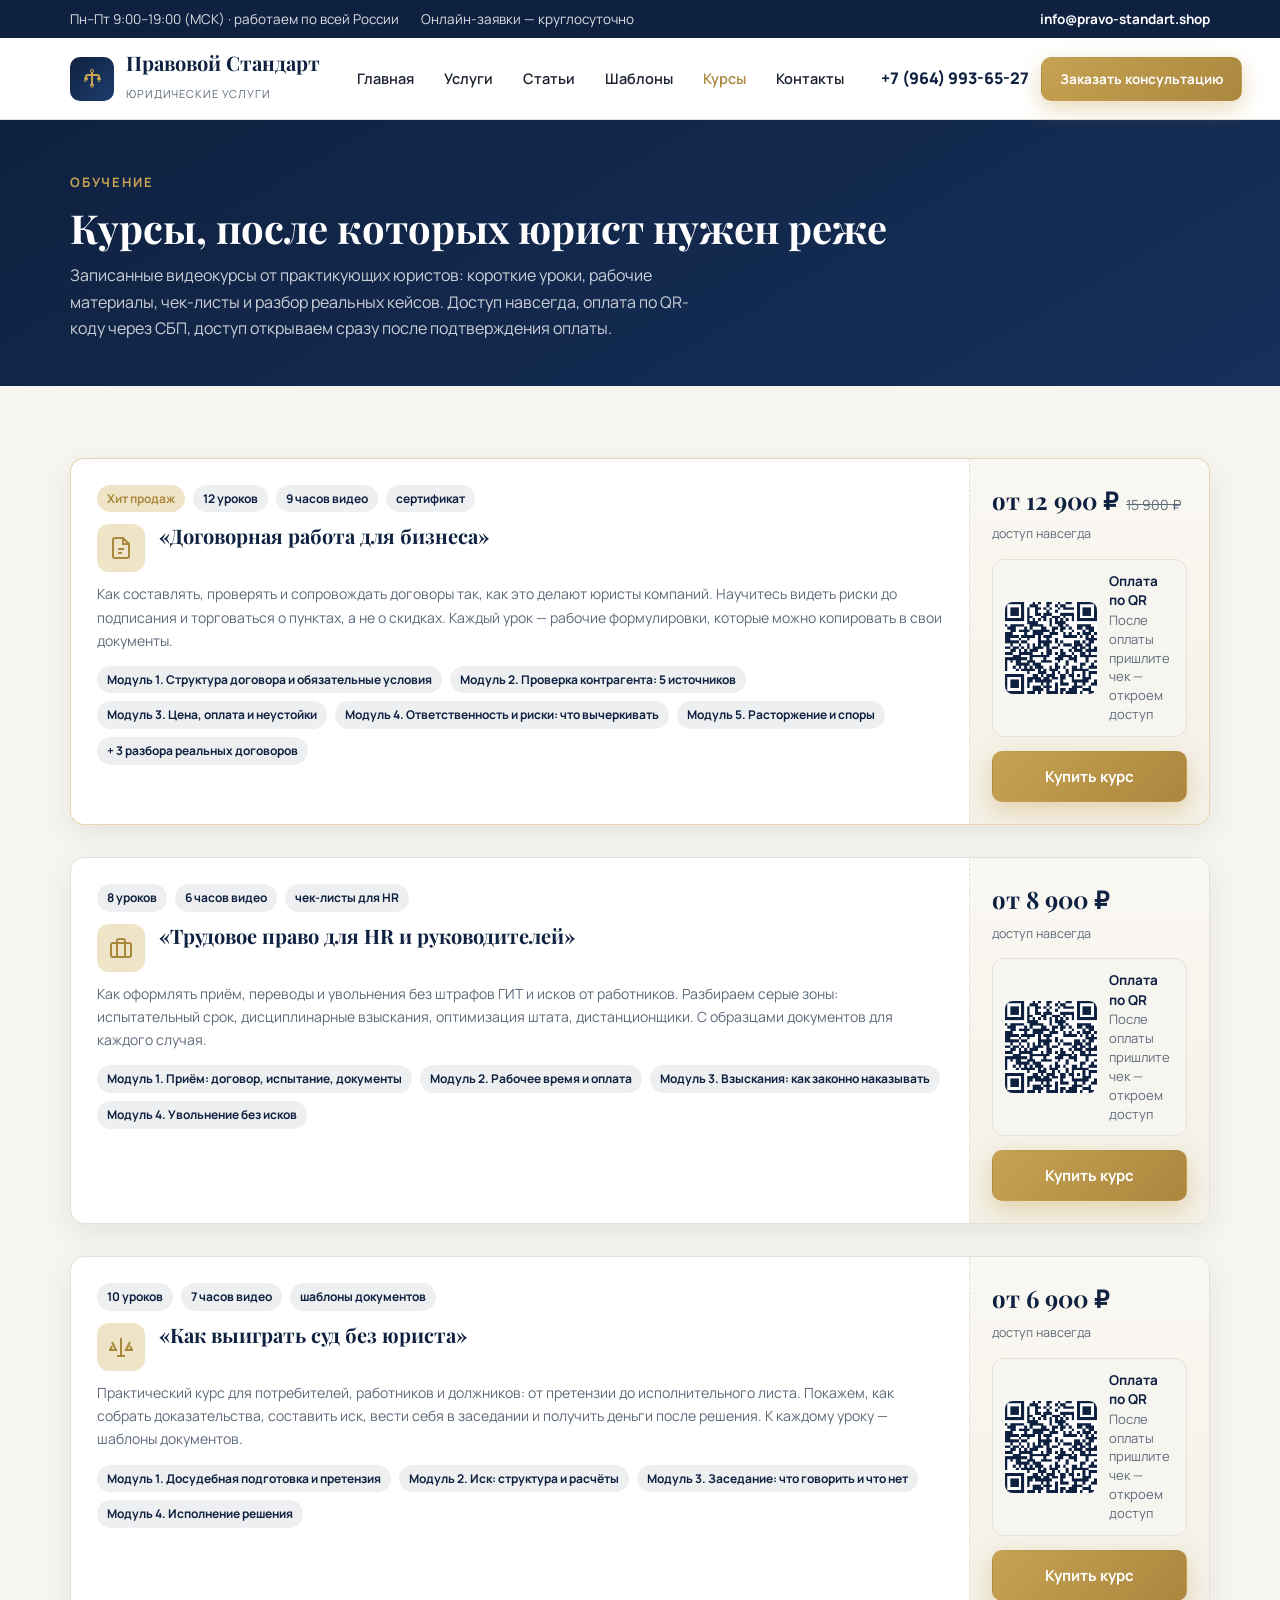
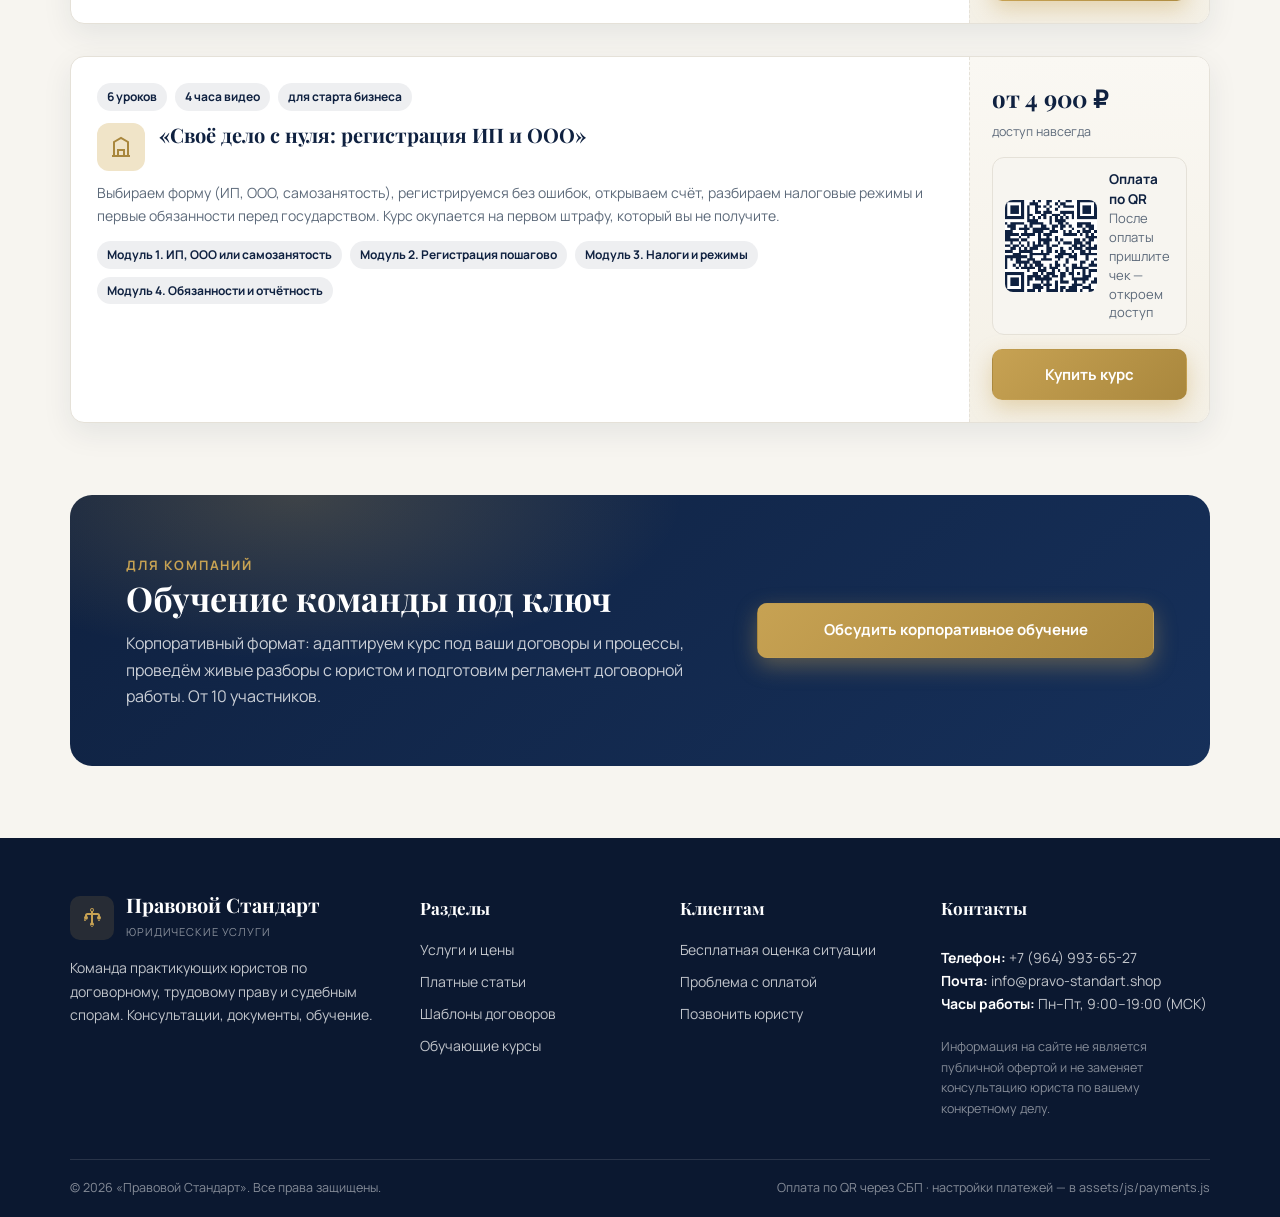
==== commit 25653057: "Контакты (info@pravo-standart.shop, +7 964 993-65-27), цены с приставкой «от», убрано назначение пла" ====
--- a/kursy.html
+++ b/kursy.html
@@ -19,7 +19,7 @@
         <span class="hide-m">Пн–Пт 9:00–19:00 (МСК) · работаем по всей России</span>
         <span class="hide-m">Онлайн-заявки — круглосуточно</span>
       </div>
-      <div><a href="mailto:info@pravo-standart.ru">info@pravo-standart.ru</a></div>
+      <div><a href="mailto:info@pravo-standart.shop">info@pravo-standart.shop</a></div>
     </div>
   </div>
 
@@ -43,7 +43,7 @@
         <a href="index.html#contacts">Контакты</a>
       </nav>
       <div class="header__cta">
-        <a class="header__phone" href="tel:+79000000000">+7 (900) 000-00-00</a>
+        <a class="header__phone" href="tel:+79649936527">+7 (964) 993-65-27</a>
         <a class="btn btn--gold btn--sm" href="index.html#zayavka">Заказать консультацию</a>
         <button class="burger" aria-label="Открыть меню"><span></span><span></span><span></span></button>
       </div>
@@ -85,7 +85,7 @@
           </div>
         </div>
         <aside class="service-card__aside">
-          <div class="pay-box__price"><b>12 900 ₽</b><s>15 900 ₽</s><span class="pay-box__unit">доступ навсегда</span></div>
+          <div class="pay-box__price"><b>от 12 900 ₽</b><s>15 900 ₽</s><span class="pay-box__unit">доступ навсегда</span></div>
           <div class="qr-inline" role="button" tabindex="0">
             <div data-qr="k-dogovory"></div>
             <div class="qr-inline__text"><b>Оплата по QR</b>После оплаты пришлите чек — откроем доступ</div>
@@ -115,7 +115,7 @@
           </div>
         </div>
         <aside class="service-card__aside">
-          <div class="pay-box__price"><b>8 900 ₽</b><span class="pay-box__unit">доступ навсегда</span></div>
+          <div class="pay-box__price"><b>от 8 900 ₽</b><span class="pay-box__unit">доступ навсегда</span></div>
           <div class="qr-inline" role="button" tabindex="0">
             <div data-qr="k-trud"></div>
             <div class="qr-inline__text"><b>Оплата по QR</b>После оплаты пришлите чек — откроем доступ</div>
@@ -145,7 +145,7 @@
           </div>
         </div>
         <aside class="service-card__aside">
-          <div class="pay-box__price"><b>6 900 ₽</b><span class="pay-box__unit">доступ навсегда</span></div>
+          <div class="pay-box__price"><b>от 6 900 ₽</b><span class="pay-box__unit">доступ навсегда</span></div>
           <div class="qr-inline" role="button" tabindex="0">
             <div data-qr="k-sud"></div>
             <div class="qr-inline__text"><b>Оплата по QR</b>После оплаты пришлите чек — откроем доступ</div>
@@ -175,7 +175,7 @@
           </div>
         </div>
         <aside class="service-card__aside">
-          <div class="pay-box__price"><b>4 900 ₽</b><span class="pay-box__unit">доступ навсегда</span></div>
+          <div class="pay-box__price"><b>от 4 900 ₽</b><span class="pay-box__unit">доступ навсегда</span></div>
           <div class="qr-inline" role="button" tabindex="0">
             <div data-qr="k-start"></div>
             <div class="qr-inline__text"><b>Оплата по QR</b>После оплаты пришлите чек — откроем доступ</div>
@@ -225,15 +225,15 @@
           <h4>Клиентам</h4>
           <ul>
             <li><a href="index.html#zayavka">Бесплатная оценка ситуации</a></li>
-            <li><a href="mailto:info@pravo-standart.ru">Проблема с оплатой</a></li>
-            <li><a href="tel:+79000000000">Позвонить юристу</a></li>
+            <li><a href="mailto:info@pravo-standart.shop">Проблема с оплатой</a></li>
+            <li><a href="tel:+79649936527">Позвонить юристу</a></li>
           </ul>
         </div>
         <div class="footer__contacts">
           <h4>Контакты</h4>
           <div>
-            <b>Телефон:</b> <a href="tel:+79000000000">+7 (900) 000-00-00</a><br>
-            <b>Почта:</b> <a href="mailto:info@pravo-standart.ru">info@pravo-standart.ru</a><br>
+            <b>Телефон:</b> <a href="tel:+79649936527">+7 (964) 993-65-27</a><br>
+            <b>Почта:</b> <a href="mailto:info@pravo-standart.shop">info@pravo-standart.shop</a><br>
             <b>Часы работы:</b> Пн–Пт, 9:00–19:00 (МСК)
           </div>
           <p style="margin-top:14px;font-size:12.5px;color:rgba(255,255,255,.5)">Информация на сайте не является публичной офертой и не заменяет консультацию юриста по вашему конкретному делу.</p>
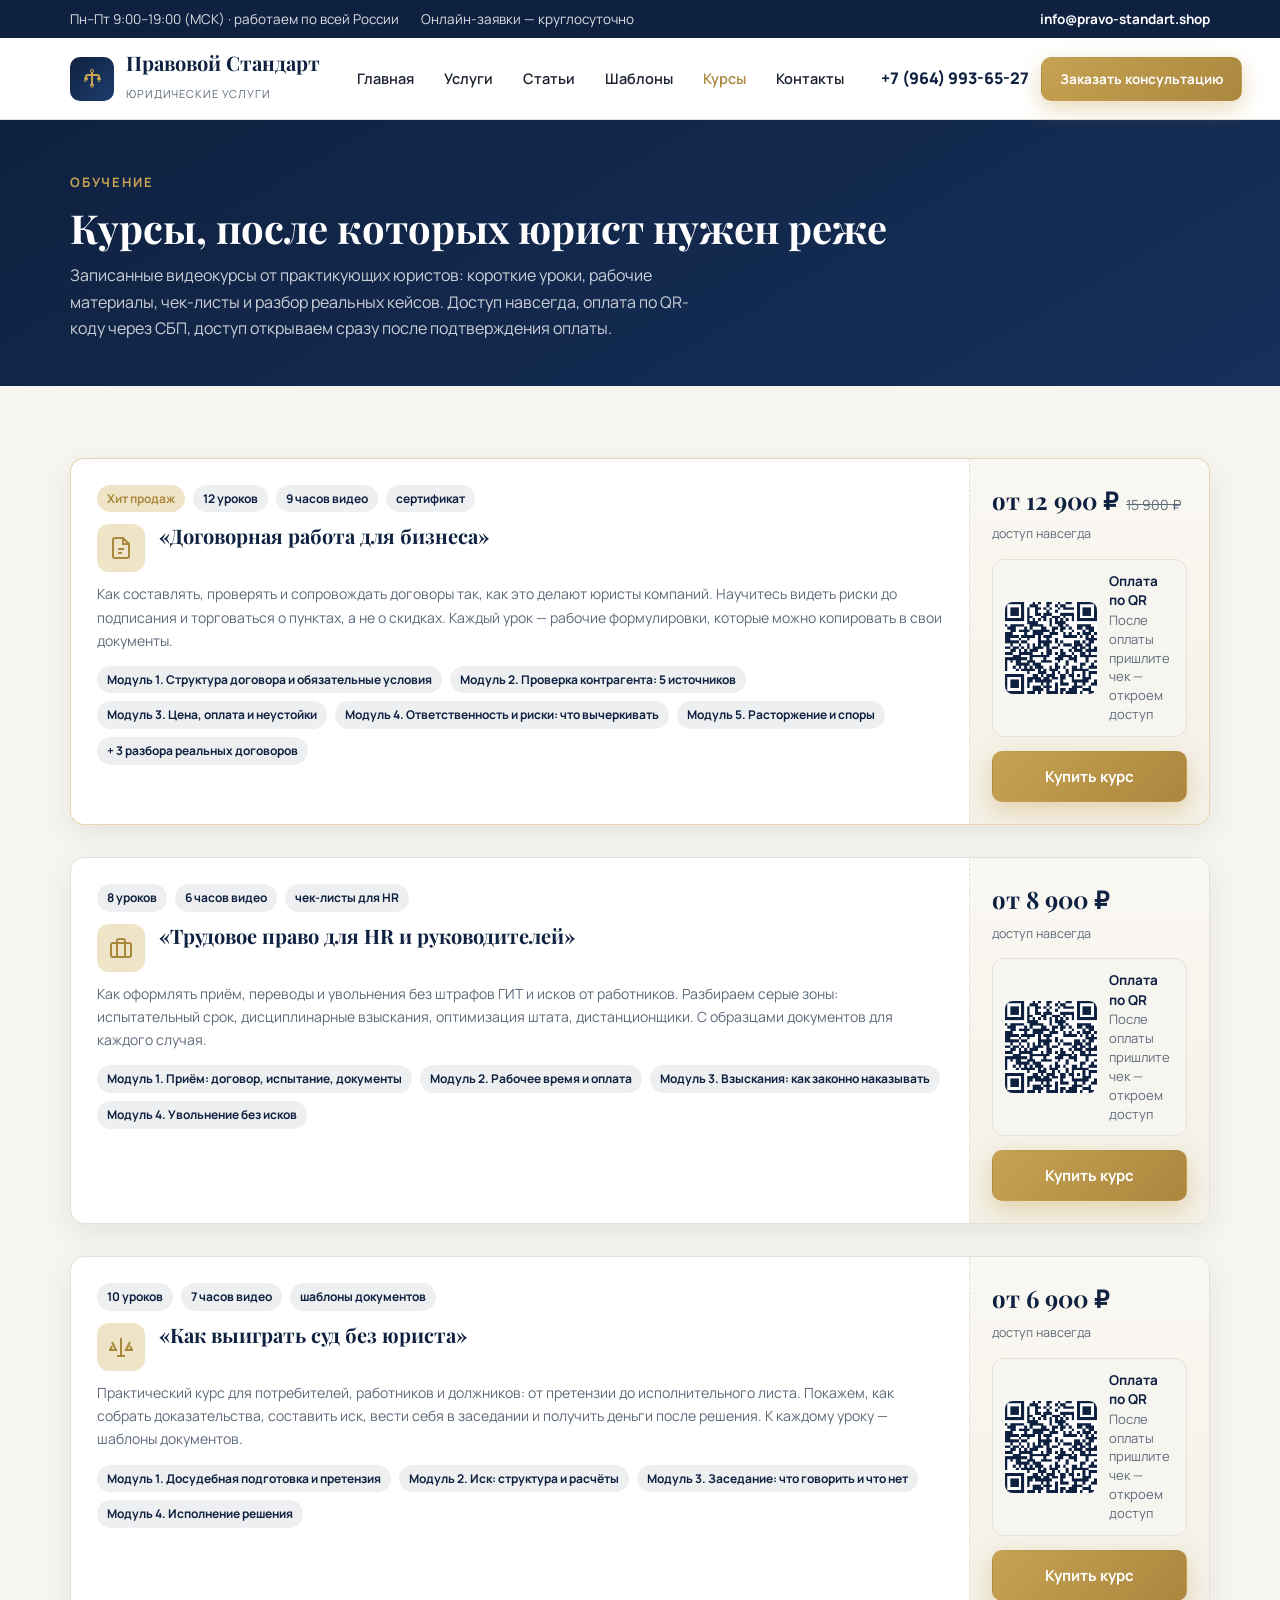
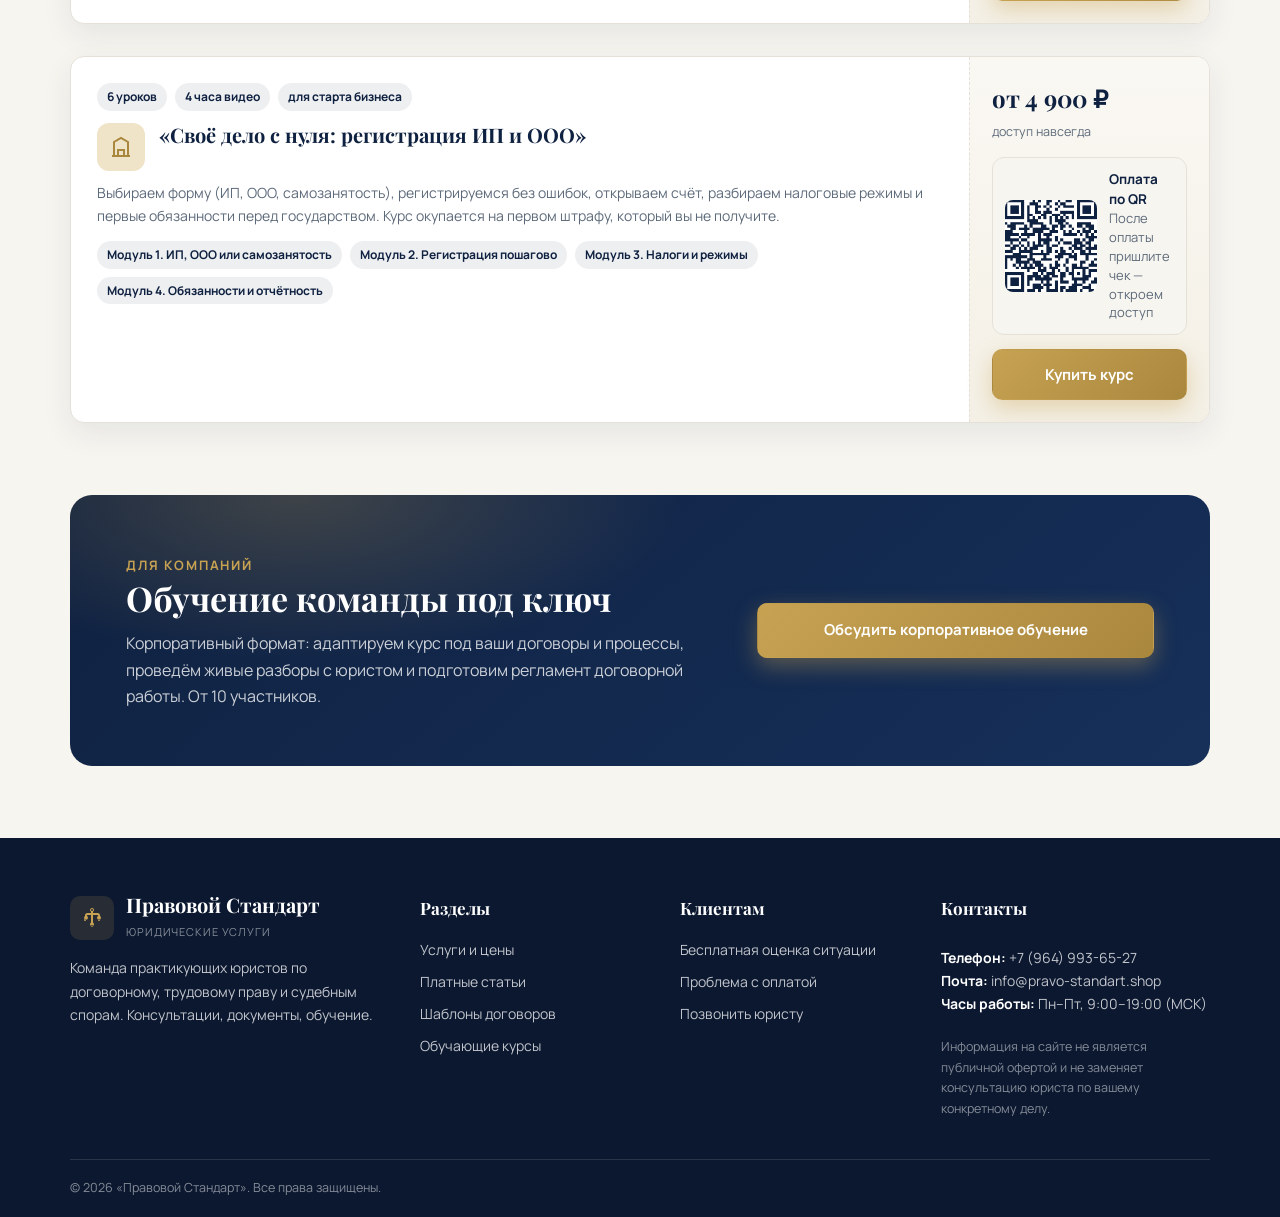
==== commit bdaf4e18: "Убрана служебная строка о настройках платежей из подвала" ====
--- a/kursy.html
+++ b/kursy.html
@@ -242,7 +242,6 @@
       <div class="footer__bottom">
         <div class="container" style="padding:0">
           <span>© <span class="js-year">2026</span> «Правовой Стандарт». Все права защищены.</span>
-          <span>Оплата по QR через СБП · настройки платежей — в assets/js/payments.js</span>
         </div>
       </div>
     </div>
--- a/assets/css/style.css
+++ b/assets/css/style.css
@@ -599,6 +599,8 @@
   margin-bottom: 20px;
   line-height: 1.5;
 }
+
+.demo-note[hidden] { display: none; }
 
 .modal__actions { display: grid; gap: 10px; }
 .link-row {
